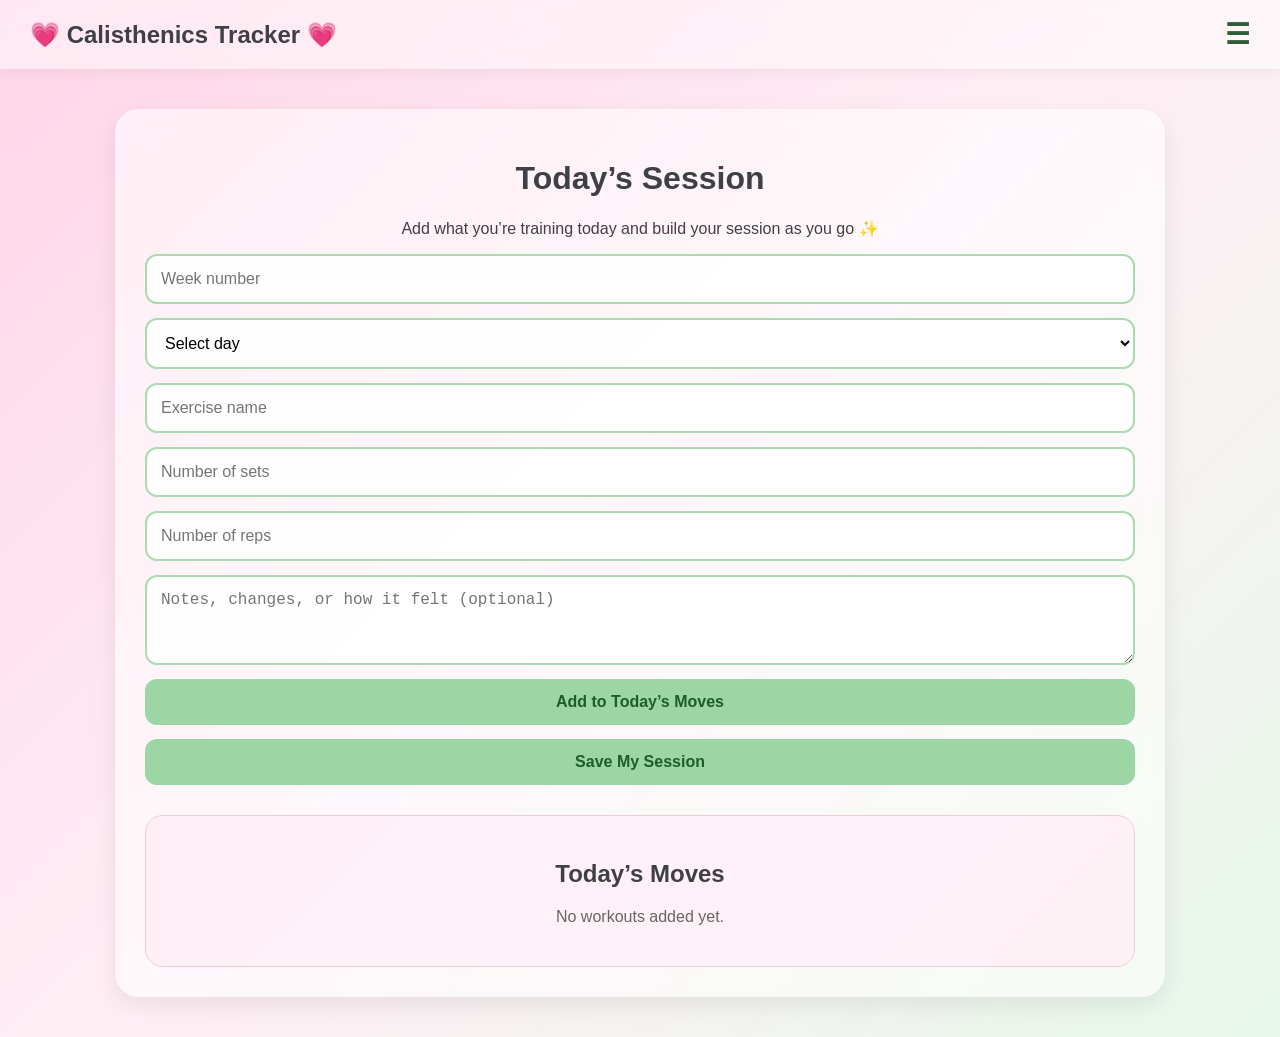
==== add.html @ 3408bd7b "Initial commit - Calisthenics Tracker" ====
<!DOCTYPE html>
<html lang="en">
<head>
  <meta charset="UTF-8">
  <meta name="viewport" content="width=device-width, initial-scale=1.0">
  <title>Today’s Session | Calisthenics Tracker</title>
  <link rel="stylesheet" href="style.css">
</head>
<body>

  <nav class="navbar">
  <div class="logo">
    <a href="index.html" style="text-decoration:none; color:inherit;">
      💗 Calisthenics Tracker 💗
    </a>
  </div>
  <button class="burger" onclick="toggleMenu()">☰</button>
</nav>

  <div class="sidebar" id="sidebar">
  <a href="index.html">My Glow Up</a>
  <a href="plan.html">My Routine</a>
  <a href="progress.html">Progress & PRs</a>
</div>

  <div class="page-container">
    <div class="card">
      <h1>Today’s Session</h1>
      <p style="text-align:center;">
        Add what you’re training today and build your session as you go ✨
      </p>

      <div class="form">
        <input type="number" id="week" placeholder="Week number" min="1">

        <select id="day">
          <option value="">Select day</option>
          <option value="Monday">Monday</option>
          <option value="Tuesday">Tuesday</option>
          <option value="Wednesday">Wednesday</option>
          <option value="Thursday">Thursday</option>
          <option value="Friday">Friday</option>
          <option value="Saturday">Saturday</option>
          <option value="Sunday">Sunday</option>
        </select>

        <input type="text" id="exercise" placeholder="Exercise name">
        <input type="number" id="sets" placeholder="Number of sets" min="1">
        <input type="number" id="reps" placeholder="Number of reps" min="1">
        <textarea id="notes" placeholder="Notes, changes, or how it felt (optional)"></textarea>

        <button onclick="addWorkoutToSession()">Add to Today’s Moves</button>
        <button onclick="saveSessionToLog()">Save My Session</button>
      </div>

      <div class="session-panel">
        <h2>Today’s Moves</h2>
        <div id="sessionList"></div>
      </div>
    </div>
  </div>

  <script src="script.js"></script>
</body>
</html>
---- style.css ----
body {
  font-family: Arial, sans-serif;
  background: linear-gradient(135deg, #ffd6e7, #ffeef5, #e7f8ea);
  margin: 0;
  padding: 0;
  min-height: 100vh;
  color: #3f3f46;
}

.navbar {
  display: flex;
  justify-content: space-between;
  align-items: center;
  background: rgba(255, 255, 255, 0.45);
  backdrop-filter: blur(10px);
  padding: 18px 30px;
  box-shadow: 0 4px 12px rgba(0, 0, 0, 0.05);
  position: sticky;
  top: 0;
  z-index: 1001;
}

.logo {
  font-size: 24px;
  font-weight: bold;
  color: #3f3f46;
}

.burger {
  font-size: 28px;
  cursor: pointer;
  background: none;
  border: none;
  color: #2f5d39;
  padding: 0;
}

.sidebar {
  position: fixed;
  top: 0;
  left: -270px;
  width: 240px;
  height: 100%;
  background: rgba(255, 255, 255, 0.82);
  backdrop-filter: blur(12px);
  box-shadow: 4px 0 12px rgba(0, 0, 0, 0.08);
  padding-top: 80px;
  transition: left 0.3s ease;
  z-index: 1000;
}

.sidebar.open {
  left: 0;
}

.sidebar a {
  display: block;
  padding: 16px 24px;
  text-decoration: none;
  color: #3f3f46;
  font-weight: bold;
  transition: background 0.2s ease;
}

.sidebar a:hover {
  background: rgba(155, 214, 164, 0.2);
}

.page-container {
  width: 88%;
  max-width: 1050px;
  margin: 40px auto;
}

.card {
  background: rgba(255, 255, 255, 0.55);
  backdrop-filter: blur(10px);
  border-radius: 24px;
  padding: 30px;
  box-shadow: 0 8px 24px rgba(0, 0, 0, 0.08);
}

h1, h2, h3 {
  text-align: center;
  color: #3f3f46;
}

.form {
  display: flex;
  flex-direction: column;
  gap: 14px;
}

input,
select,
button,
textarea {
  padding: 14px;
  font-size: 16px;
  border-radius: 12px;
  box-sizing: border-box;
}

input,
select,
textarea {
  border: 2px solid #abd9b0;
  background: rgba(255, 255, 255, 0.9);
  outline: none;
  width: 100%;
}

input:focus,
select:focus,
textarea:focus {
  border-color: #78c98a;
}

textarea {
  min-height: 90px;
  resize: vertical;
}

button {
  background: #9bd6a4;
  color: #205c2a;
  border: none;
  font-weight: bold;
  cursor: pointer;
  transition: 0.2s ease;
}

button:hover {
  background: #88ca93;
}

button:disabled {
  opacity: 0.7;
  cursor: default;
}

.stats {
  display: grid;
  grid-template-columns: repeat(3, 1fr);
  gap: 15px;
  margin-top: 25px;
}

.stat-card {
  background: rgba(255, 238, 245, 0.85);
  border: 2px solid #cceacd;
  border-radius: 16px;
  padding: 20px;
  text-align: center;
}

.stat-card h3 {
  margin: 0;
  font-size: 28px;
}

.stat-card p {
  margin: 8px 0 0;
}

.session-panel,
.plan-output,
.goal-card {
  margin-top: 30px;
  background: rgba(255, 240, 246, 0.88);
  border: 1px solid #f3c9d5;
  border-radius: 18px;
  padding: 24px;
}

.session-item,
.log-item,
.plan-item {
  display: flex;
  justify-content: space-between;
  align-items: flex-start;
  gap: 15px;
  background: rgba(255, 255, 255, 0.65);
  border-radius: 14px;
  padding: 16px;
  margin-top: 14px;
}

.delete-btn {
  background: #f29bad;
  color: white;
  padding: 10px 14px;
  min-width: 55px;
}

.delete-btn:hover {
  background: #ec849a;
}

.empty-message {
  text-align: center;
  color: #666;
  margin-top: 10px;
}

.progress-bar {
  width: 100%;
  height: 22px;
  background: rgba(255, 255, 255, 0.75);
  border-radius: 999px;
  overflow: hidden;
  margin: 18px 0;
  border: 2px solid #b8e0c2;
}

.progress-fill {
  height: 100%;
  width: 0%;
  background: linear-gradient(90deg, #ffb6d9, #ffd6f0, #c8f2c8);
  box-shadow: 0 0 12px rgba(255, 182, 217, 0.6);
  border-radius: 999px;
  transition: width 0.8s ease;
}

.completed-card {
  background: rgba(214, 255, 225, 0.85);
  border: 2px solid #9bd6a4;
}

.done-state {
  background: #b7e8bf !important;
  color: #205c2a !important;
}

.week-header {
  margin-top: 25px;
  text-align: center;
}

.week-days-grid {
  display: grid;
  grid-template-columns: repeat(2, 1fr);
  gap: 18px;
  margin-top: 20px;
}

.day-card {
  background: rgba(255, 255, 255, 0.72);
  border: 2px solid #f3c9d5;
  border-radius: 18px;
  padding: 20px;
  box-shadow: 0 6px 16px rgba(0, 0, 0, 0.05);
}

.day-card h3 {
  margin-top: 0;
  margin-bottom: 10px;
  text-align: left;
}

.day-status {
  display: inline-block;
  padding: 6px 12px;
  border-radius: 999px;
  font-size: 14px;
  font-weight: bold;
  margin-bottom: 12px;
}

.status-not-started {
  background: rgba(255, 240, 246, 0.9);
  color: #a85d73;
}

.status-done {
  background: rgba(214, 255, 225, 0.9);
  color: #2c7a4b;
}

.day-card button {
  width: 100%;
  margin-top: 10px;
}

@media (max-width: 768px) {
  .stats {
    grid-template-columns: 1fr;
  }

  .week-days-grid {
    grid-template-columns: 1fr;
  }

  .page-container {
    width: 92%;
  }

  .log-item,
  .session-item,
  .plan-item {
    flex-direction: column;
  }

  .card {
    padding: 20px;
  }

  h1 {
    font-size: 36px;
  }
}
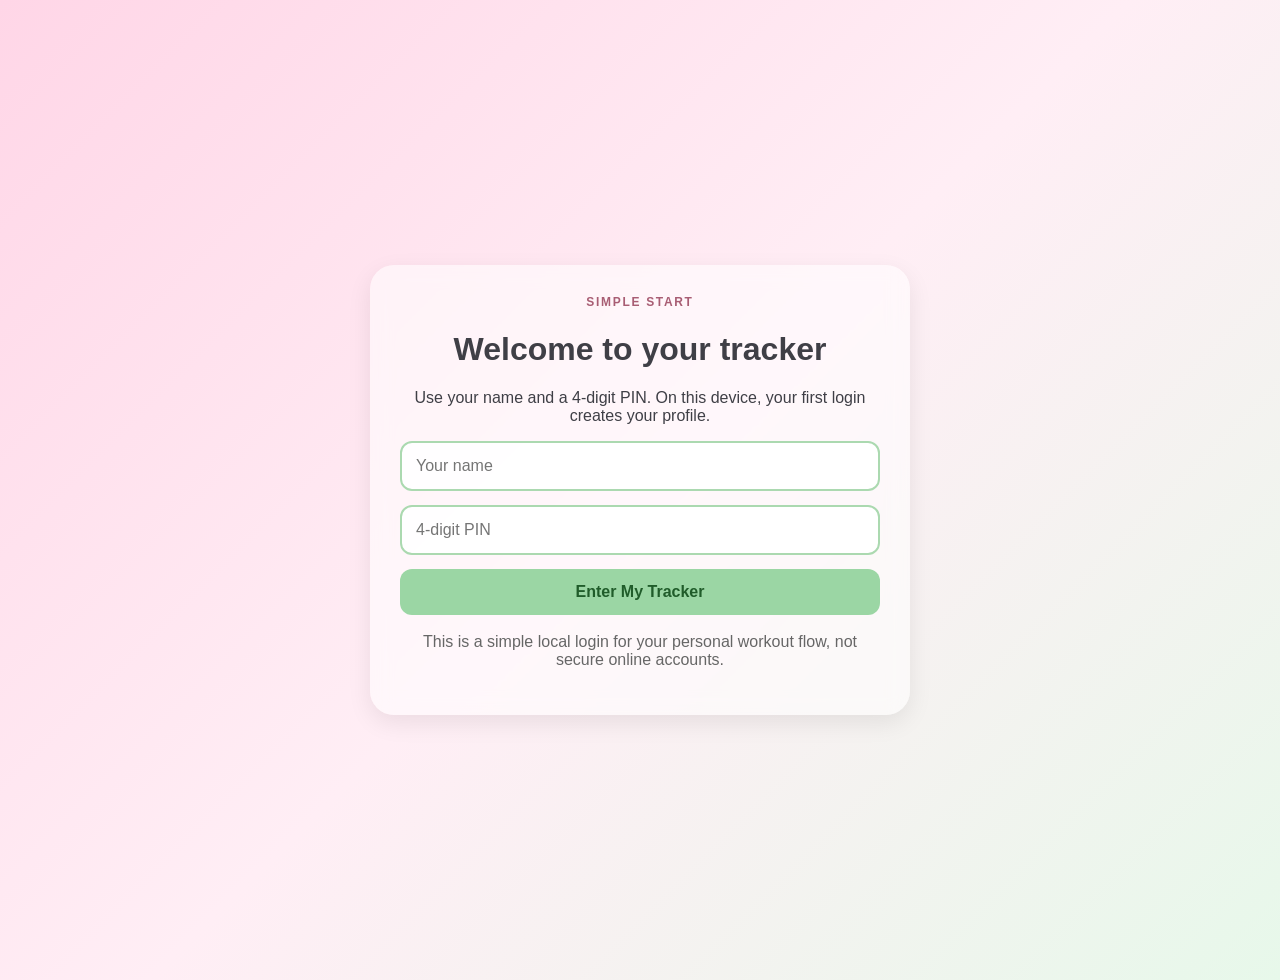
==== commit b5e04f45: "Update tracker pages and app logic" ====
--- a/add.html
+++ b/add.html
@@ -3,31 +3,31 @@
 <head>
   <meta charset="UTF-8">
   <meta name="viewport" content="width=device-width, initial-scale=1.0">
-  <title>Today’s Session | Calisthenics Tracker</title>
+  <title>Today's Session | Calisthenics Tracker</title>
   <link rel="stylesheet" href="style.css">
 </head>
 <body>
-
   <nav class="navbar">
-  <div class="logo">
-    <a href="index.html" style="text-decoration:none; color:inherit;">
-      💗 Calisthenics Tracker 💗
-    </a>
-  </div>
-  <button class="burger" onclick="toggleMenu()">☰</button>
-</nav>
+    <div class="logo">
+      <a href="index.html">&hearts; Calisthenics Tracker &hearts;</a>
+    </div>
+    <button class="burger" type="button" aria-label="Open navigation menu" onclick="toggleMenu()">&#9776;</button>
+  </nav>
 
   <div class="sidebar" id="sidebar">
-  <a href="index.html">My Glow Up</a>
-  <a href="plan.html">My Routine</a>
-  <a href="progress.html">Progress & PRs</a>
-</div>
+    <a href="index.html">My Glow Up</a>
+    <a href="baseline.html">Starting Point</a>
+    <a href="plan.html">My Routine</a>
+    <a href="progress.html">Progress &amp; PRs</a>
+    <a href="achievements.html">Streaks &amp; Wins</a>
+    <a href="#" onclick="logoutUser(); return false;">Log Out</a>
+  </div>
 
   <div class="page-container">
     <div class="card">
-      <h1>Today’s Session</h1>
+      <h1>Today's Session</h1>
       <p style="text-align:center;">
-        Add what you’re training today and build your session as you go ✨
+        Add what you're training today and build your session as you go.
       </p>
 
       <div class="form">
@@ -49,12 +49,12 @@
         <input type="number" id="reps" placeholder="Number of reps" min="1">
         <textarea id="notes" placeholder="Notes, changes, or how it felt (optional)"></textarea>
 
-        <button onclick="addWorkoutToSession()">Add to Today’s Moves</button>
+        <button onclick="addWorkoutToSession()">Add to Today's Moves</button>
         <button onclick="saveSessionToLog()">Save My Session</button>
       </div>
 
       <div class="session-panel">
-        <h2>Today’s Moves</h2>
+        <h2>Today's Moves</h2>
         <div id="sessionList"></div>
       </div>
     </div>
@@ -62,4 +62,4 @@
 
   <script src="script.js"></script>
 </body>
-</html>+</html>
--- a/style.css
+++ b/style.css
@@ -11,6 +11,7 @@
   display: flex;
   justify-content: space-between;
   align-items: center;
+  gap: 16px;
   background: rgba(255, 255, 255, 0.45);
   backdrop-filter: blur(10px);
   padding: 18px 30px;
@@ -24,15 +25,32 @@
   font-size: 24px;
   font-weight: bold;
   color: #3f3f46;
+  min-width: 0;
+  flex: 1;
+}
+
+.logo a {
+  display: inline-block;
+  text-decoration: none;
+  color: inherit;
 }
 
 .burger {
+  display: inline-flex;
+  align-items: center;
+  justify-content: center;
+  width: 44px;
+  height: 44px;
   font-size: 28px;
+  line-height: 1;
   cursor: pointer;
   background: none;
   border: none;
   color: #2f5d39;
   padding: 0;
+  flex-shrink: 0;
+  position: relative;
+  z-index: 1002;
 }
 
 .sidebar {
@@ -85,6 +103,37 @@
   color: #3f3f46;
 }
 
+.eyebrow {
+  text-align: center;
+  text-transform: uppercase;
+  letter-spacing: 0.14em;
+  font-size: 12px;
+  font-weight: bold;
+  color: #a85d73;
+  margin: 0 0 10px;
+}
+
+.auth-shell {
+  min-height: 100vh;
+  display: flex;
+  align-items: center;
+}
+
+.auth-card {
+  max-width: 480px;
+  margin: 0 auto;
+}
+
+.auth-copy,
+.auth-note {
+  text-align: center;
+}
+
+.auth-note {
+  color: #666;
+  margin-top: 18px;
+}
+
 .form {
   display: flex;
   flex-direction: column;
@@ -163,6 +212,37 @@
   margin: 8px 0 0;
 }
 
+.profile-card {
+  margin-top: 25px;
+  background: rgba(255, 248, 251, 0.88);
+  border: 1px solid #f3c9d5;
+  border-radius: 18px;
+  padding: 22px;
+}
+
+.profile-actions {
+  display: flex;
+  justify-content: center;
+  margin-top: 16px;
+}
+
+.soft-link-button {
+  display: inline-flex;
+  align-items: center;
+  justify-content: center;
+  min-width: 180px;
+  padding: 12px 16px;
+  border-radius: 12px;
+  background: #9bd6a4;
+  color: #205c2a;
+  font-weight: bold;
+  text-decoration: none;
+}
+
+.soft-link-button:hover {
+  background: #88ca93;
+}
+
 .session-panel,
 .plan-output,
 .goal-card {
@@ -184,6 +264,7 @@
   border-radius: 14px;
   padding: 16px;
   margin-top: 14px;
+  position: relative;
 }
 
 .delete-btn {
@@ -195,6 +276,30 @@
 
 .delete-btn:hover {
   background: #ec849a;
+}
+
+.delete-btn-top {
+  position: absolute;
+  top: 12px;
+  right: 12px;
+  z-index: 2;
+  min-width: 34px;
+  width: 34px;
+  height: 34px;
+  padding: 0;
+  border-radius: 999px;
+  display: inline-flex;
+  align-items: center;
+  justify-content: center;
+  font-size: 24px;
+  font-weight: bold;
+  line-height: 1;
+  box-shadow: 0 4px 10px rgba(242, 155, 173, 0.3);
+}
+
+.entry-card-content {
+  width: 100%;
+  padding-right: 42px;
 }
 
 .empty-message {
@@ -277,12 +382,258 @@
   color: #2c7a4b;
 }
 
+.status-in-progress {
+  background: rgba(255, 243, 205, 0.92);
+  color: #9a6a18;
+}
+
 .day-card button {
   width: 100%;
   margin-top: 10px;
 }
 
+.section-title {
+  margin-top: 0;
+}
+
+.section-copy {
+  text-align: center;
+  margin-bottom: 0;
+}
+
+.day-status-row {
+  display: flex;
+  justify-content: center;
+  margin-top: 16px;
+}
+
+.workout-day-header {
+  text-align: center;
+}
+
+.workout-exercise-card {
+  display: flex;
+  flex-direction: column;
+  gap: 16px;
+}
+
+.exercise-card-head {
+  display: flex;
+  justify-content: space-between;
+  align-items: flex-start;
+  gap: 16px;
+}
+
+.exercise-target,
+.exercise-notes {
+  margin: 0;
+}
+
+.exercise-notes {
+  text-align: left;
+}
+
+.why-note {
+  margin: 0;
+  padding: 12px 14px;
+  border-radius: 12px;
+  background: rgba(255, 255, 255, 0.72);
+  color: #6d5561;
+  font-size: 14px;
+  line-height: 1.5;
+}
+
+.set-inputs-grid {
+  display: grid;
+  grid-template-columns: repeat(2, minmax(0, 1fr));
+  gap: 12px;
+}
+
+.set-input-group {
+  display: flex;
+  flex-direction: column;
+  gap: 8px;
+  text-align: left;
+}
+
+.set-input-group span {
+  font-weight: bold;
+  color: #5b4b55;
+}
+
+.extra-notes-field {
+  margin-top: 4px;
+}
+
+.exercise-actions {
+  display: flex;
+  justify-content: flex-end;
+}
+
+.exercise-actions button {
+  min-width: 130px;
+}
+
+.routine-day-card {
+  display: flex;
+  flex-direction: column;
+  gap: 16px;
+}
+
+.routine-exercises {
+  display: flex;
+  flex-direction: column;
+  gap: 14px;
+}
+
+.routine-exercise-form {
+  margin-top: 0;
+}
+
+.routine-input-stack {
+  width: 100%;
+  display: flex;
+  flex-direction: column;
+  gap: 10px;
+}
+
+.button-row {
+  margin-top: 25px;
+  display: flex;
+  gap: 12px;
+  justify-content: center;
+  flex-wrap: wrap;
+}
+
+.routine-start-row {
+  margin-top: 4px;
+}
+
+.baseline-summary-card {
+  margin-top: 22px;
+}
+
+.baseline-grid {
+  display: grid;
+  grid-template-columns: repeat(3, minmax(0, 1fr));
+  gap: 14px;
+  margin-top: 16px;
+}
+
+.achievement-layout {
+  display: grid;
+  grid-template-columns: 1.1fr 0.9fr;
+  gap: 20px;
+  align-items: start;
+}
+
+.achievement-list {
+  display: grid;
+  grid-template-columns: repeat(2, minmax(0, 1fr));
+  gap: 14px;
+  margin-top: 16px;
+}
+
+.achievement-pill {
+  background: rgba(255, 255, 255, 0.72);
+  border-radius: 14px;
+  padding: 16px;
+  display: flex;
+  flex-direction: column;
+  gap: 8px;
+  min-height: 130px;
+}
+
+.achievement-pill strong {
+  color: #8f4d63;
+}
+
+.achievement-pill span {
+  font-size: 24px;
+  font-weight: bold;
+  color: #3f3f46;
+}
+
+.achievement-pill p {
+  margin: 0;
+  color: #6d5561;
+  line-height: 1.45;
+}
+
+.story-card {
+  margin-top: 16px;
+  padding: 22px;
+  border-radius: 22px;
+  background:
+    radial-gradient(circle at top left, rgba(255, 255, 255, 0.82), rgba(255, 255, 255, 0) 40%),
+    linear-gradient(145deg, rgba(255, 196, 220, 0.95), rgba(255, 234, 243, 0.98), rgba(216, 243, 220, 0.96));
+  border: 1px solid rgba(255, 255, 255, 0.7);
+  box-shadow: 0 10px 24px rgba(168, 93, 115, 0.12);
+}
+
+.story-date,
+.story-eyebrow,
+.story-streak,
+.story-total,
+.story-highlight {
+  margin: 0;
+}
+
+.story-date {
+  text-align: right;
+  font-size: 13px;
+  color: #8f6270;
+}
+
+.story-eyebrow {
+  margin-top: 12px;
+  text-transform: uppercase;
+  letter-spacing: 0.12em;
+  font-size: 12px;
+  font-weight: bold;
+  color: #a85d73;
+}
+
+.story-card h3 {
+  text-align: left;
+  margin: 18px 0 10px;
+  font-size: 30px;
+}
+
+.story-streak {
+  display: inline-flex;
+  align-items: center;
+  padding: 8px 14px;
+  border-radius: 999px;
+  background: rgba(255, 255, 255, 0.62);
+  color: #8f4d63;
+  font-weight: bold;
+}
+
+.story-total {
+  margin-top: 14px;
+  color: #5a5258;
+  font-weight: bold;
+}
+
+.story-highlight {
+  margin-top: 18px;
+  padding: 16px;
+  border-radius: 16px;
+  background: rgba(255, 255, 255, 0.6);
+  color: #5f4e57;
+  line-height: 1.55;
+}
+
 @media (max-width: 768px) {
+  .navbar {
+    padding: 16px 20px;
+  }
+
+  .logo {
+    font-size: 20px;
+  }
+
   .stats {
     grid-template-columns: 1fr;
   }
@@ -301,6 +652,26 @@
     flex-direction: column;
   }
 
+  .exercise-card-head,
+  .exercise-actions,
+  .button-row {
+    flex-direction: column;
+    align-items: stretch;
+  }
+
+  .set-inputs-grid {
+    grid-template-columns: 1fr;
+  }
+
+  .baseline-grid {
+    grid-template-columns: 1fr;
+  }
+
+  .achievement-layout,
+  .achievement-list {
+    grid-template-columns: 1fr;
+  }
+
   .card {
     padding: 20px;
   }
@@ -308,4 +679,4 @@
   h1 {
     font-size: 36px;
   }
-}+}
